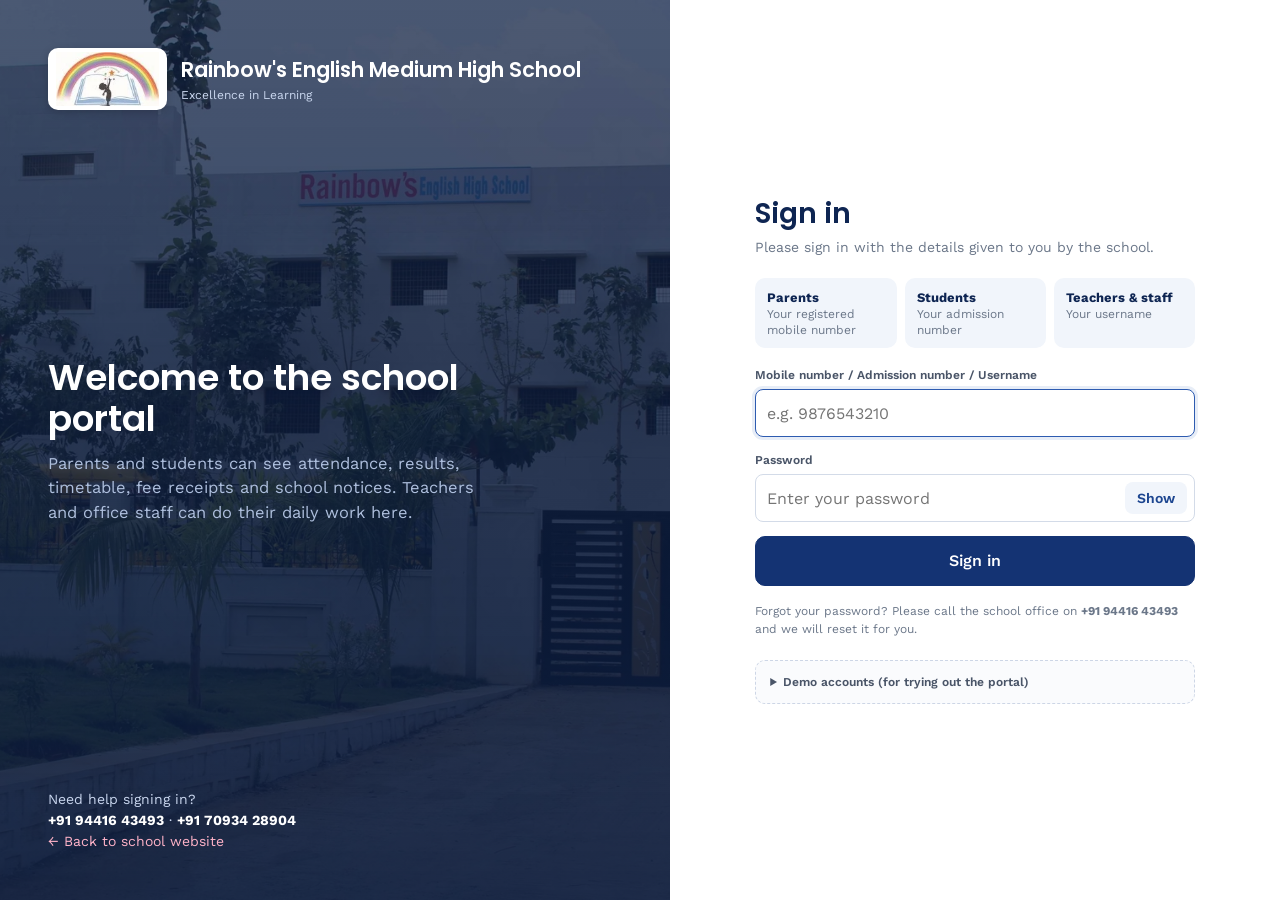
==== portal.html @ ca082498 "Rainbow's English Medium High School: public website and school management portal" ====
<!doctype html>
<html lang="en">
<head>
<meta charset="utf-8">
<meta name="viewport" content="width=device-width, initial-scale=1">
<title>School Portal · Rainbow's English Medium High School</title>
<meta name="robots" content="noindex">
<link rel="preconnect" href="https://fonts.googleapis.com"><link rel="preconnect" href="https://fonts.gstatic.com" crossorigin>
<link href="https://fonts.googleapis.com/css2?family=Poppins:wght@500;600;700&family=Work+Sans:wght@400;500;600;700&display=swap" rel="stylesheet">
<link rel="stylesheet" href="css/app.css">
<link rel="icon" href="images/logo.jpg">
</head>
<body>
<div id="root"></div>
<noscript>JavaScript is required to use the school portal.</noscript>
<script src="js/core.js"></script>
<script src="js/seed.js"></script>
<script src="js/store.js"></script>
<script src="js/ui.js"></script>
<script src="js/docs.js"></script>
<script src="js/pages-dash.js"></script>
<script src="js/pages-people.js"></script>
<script src="js/pages-academic.js"></script>
<script src="js/pages-finance.js"></script>
<script src="js/pages-ops.js"></script>
<script src="js/pages-comm.js"></script>
<script src="js/pages-admin.js"></script>
<script src="js/portal.js"></script>
</body>
</html>
---- css/app.css ----
/* app.css — Secure portal & shared design tokens */
:root {
  --navy-950: #0a1b3d; --navy-900: #0e2552; --navy-800: #143373; --navy-700: #1d4690; --navy-600: #2d5bb0; --navy-100: #e7edf7; --navy-50: #f1f5fb;
  --gold: #e0245e; --gold-600: #b81a4a; --gold-100: #fde8ef;
  --bg: #f3f5f9; --surface: #fff; --line: #e3e8f0; --line-2: #eef1f6; --text: #1a2333; --text-2: #4a5568; --muted: #6b7789;
  --ok: #1b7f57; --ok-bg: #e5f4ec; --warn: #a96a0a; --warn-bg: #fdf1dc; --bad: #b3261e; --bad-bg: #fbe7e5; --info: #25609f; --info-bg: #e5eefa; --neutral-bg: #eef1f6;
  --radius: 10px; --shadow: 0 1px 2px rgba(15, 35, 71, .05), 0 4px 14px rgba(15, 35, 71, .05); --shadow-lg: 0 10px 40px rgba(15, 35, 71, .18);
  --font: 'Work Sans', system-ui, -apple-system, 'Segoe UI', Roboto, sans-serif; --serif: 'Poppins', 'Work Sans', system-ui, sans-serif;
}
* { box-sizing: border-box; }
html { -webkit-text-size-adjust: 100%; }
body { margin: 0; font-family: var(--font); font-size: 14px; line-height: 1.5; color: var(--text); background: var(--bg); -webkit-font-smoothing: antialiased; }
a { color: var(--navy-700); text-decoration: none; } a:hover { text-decoration: underline; }
h1, h2, h3, h4 { margin: 0; line-height: 1.25; font-weight: 650; color: var(--navy-900); }
button, input, select, textarea { font: inherit; color: inherit; }
svg { display: block; flex-shrink: 0; }
.mono { font-variant-numeric: tabular-nums; }
.muted { color: var(--muted); } .small { font-size: 12px; } .tiny { font-size: 11px; } .strong { font-weight: 600; } .right { text-align: right; } .center { text-align: center; }
.row { display: flex; align-items: center; gap: 10px; } .row.wrap { flex-wrap: wrap; } .row.between { justify-content: space-between; } .row.top { align-items: flex-start; } .col { display: flex; flex-direction: column; gap: 8px; } .grow { flex: 1; min-width: 0; }
.mt { margin-top: 16px; } .mt-s { margin-top: 8px; } .mb { margin-bottom: 16px; } .hide { display: none !important; }
.nowrap { white-space: nowrap; }

/* ---------- Shell ---------- */
.app { display: grid; grid-template-columns: 252px 1fr; min-height: 100vh; }
.sidebar { background: linear-gradient(180deg, var(--navy-900), var(--navy-950)); color: #cdd8ec; display: flex; flex-direction: column; position: sticky; top: 0; height: 100vh; z-index: 40; }
.brand { display: flex; align-items: center; gap: 11px; padding: 18px 18px 16px; border-bottom: 1px solid rgba(255, 255, 255, .08); }
.brand .crest { width: 38px; height: 38px; flex: none; }
.brand b { display: block; color: #fff; font-family: var(--serif); font-size: 16px; line-height: 1.15; font-weight: 600; }
.brand span { font-size: 10.5px; letter-spacing: .12em; text-transform: uppercase; color: #a8b8d6; }
.nav { padding: 12px 10px; overflow-y: auto; flex: 1; }
.nav-label { font-size: 10.5px; letter-spacing: .12em; text-transform: uppercase; color: #7f93b8; padding: 10px 12px 6px; }
.nav a { display: flex; align-items: center; gap: 11px; padding: 8.5px 12px; border-radius: 8px; color: #cdd8ec; font-weight: 500; font-size: 13.5px; margin-bottom: 2px; text-decoration: none; position: relative; }
.nav a:hover { background: rgba(255, 255, 255, .06); color: #fff; }
.nav a.active { background: rgba(255, 255, 255, .11); color: #fff; }
.nav a.active::before { content: ''; position: absolute; left: -10px; top: 8px; bottom: 8px; width: 3px; border-radius: 0 3px 3px 0; background: var(--gold); }
.nav a svg { opacity: .85; } .nav a .cnt { margin-left: auto; background: var(--gold); color: #fff; border-radius: 10px; font-size: 10.5px; padding: 1px 7px; font-weight: 600; }
.side-foot { padding: 12px 14px; border-top: 1px solid rgba(255, 255, 255, .08); font-size: 11.5px; color: #8da0c4; }
.main-wrap { min-width: 0; display: flex; flex-direction: column; }
.topbar { height: 62px; background: var(--surface); border-bottom: 1px solid var(--line); display: flex; align-items: center; gap: 14px; padding: 0 24px; position: sticky; top: 0; z-index: 30; }
.topbar .menu-btn { display: none; }
.gsearch { position: relative; flex: 1; max-width: 460px; }
.gsearch input { width: 100%; height: 38px; border: 1px solid var(--line); background: var(--bg); border-radius: 9px; padding: 0 12px 0 38px; outline: none; }
.gsearch input:focus { border-color: var(--navy-600); background: #fff; box-shadow: 0 0 0 3px var(--navy-100); }
.gsearch > svg { position: absolute; left: 12px; top: 10px; color: var(--muted); }
.sresults { position: absolute; top: 44px; left: 0; right: 0; background: #fff; border: 1px solid var(--line); border-radius: 10px; box-shadow: var(--shadow-lg); max-height: 70vh; overflow: auto; z-index: 60; }
.sresults a { display: flex; gap: 10px; padding: 9px 12px; color: var(--text); text-decoration: none; align-items: center; border-bottom: 1px solid var(--line-2); }
.sresults a:hover { background: var(--navy-50); }
.sresults .t { font-size: 10px; text-transform: uppercase; letter-spacing: .06em; background: var(--navy-100); color: var(--navy-700); padding: 2px 7px; border-radius: 4px; font-weight: 600; min-width: 74px; text-align: center; }
.topbar .spacer { flex: 1; }
.iconbtn { width: 38px; height: 38px; border-radius: 9px; border: 1px solid var(--line); background: #fff; display: grid; place-items: center; cursor: pointer; position: relative; color: var(--text-2); }
.iconbtn:hover { background: var(--navy-50); }
.iconbtn .dot { position: absolute; top: 7px; right: 8px; width: 8px; height: 8px; background: var(--bad); border-radius: 50%; border: 2px solid #fff; }
.user-chip { display: flex; align-items: center; gap: 10px; cursor: pointer; padding: 4px 6px 4px 4px; border-radius: 10px; border: 1px solid transparent; }
.user-chip:hover { background: var(--bg); }
.user-chip .who { line-height: 1.2; } .user-chip .who b { font-size: 13px; display: block; } .user-chip .who span { font-size: 11.5px; color: var(--muted); }
.menu-pop { position: absolute; right: 0; top: 46px; width: 300px; background: #fff; border: 1px solid var(--line); border-radius: 12px; box-shadow: var(--shadow-lg); z-index: 70; overflow: hidden; }
.menu-pop .hd { padding: 12px 14px; border-bottom: 1px solid var(--line); font-weight: 600; font-size: 13px; }
.menu-pop .it { padding: 10px 14px; border-bottom: 1px solid var(--line-2); font-size: 12.5px; } .menu-pop .it:last-child { border: 0; }
.menu-pop a.mi, .menu-pop button.mi { display: flex; gap: 10px; align-items: center; padding: 10px 14px; width: 100%; background: none; border: 0; text-align: left; cursor: pointer; color: var(--text); text-decoration: none; }
.menu-pop .mi:hover { background: var(--navy-50); }
.main { padding: 24px; max-width: 1480px; width: 100%; margin: 0 auto; }
.page-head { display: flex; align-items: flex-end; justify-content: space-between; gap: 16px; margin-bottom: 20px; flex-wrap: wrap; }
.page-head h1 { font-family: var(--serif); font-size: 26px; font-weight: 600; letter-spacing: -.01em; }
.page-head p { margin: 4px 0 0; color: var(--muted); }
.crumbs { font-size: 12px; color: var(--muted); margin-bottom: 4px; } .crumbs a { color: var(--muted); }
.page-actions { display: flex; gap: 8px; flex-wrap: wrap; }

/* ---------- Cards, grids ---------- */
.grid { display: grid; gap: 16px; } .g2 { grid-template-columns: repeat(2, minmax(0, 1fr)); } .g3 { grid-template-columns: repeat(3, minmax(0, 1fr)); } .g4 { grid-template-columns: repeat(4, minmax(0, 1fr)); } .g5 { grid-template-columns: repeat(5, minmax(0, 1fr)); } .g6 { grid-template-columns: repeat(6, minmax(0, 1fr)); }
.g-21 { grid-template-columns: 2fr 1fr; } .g-12 { grid-template-columns: 1fr 2fr; } .g-32 { grid-template-columns: 3fr 2fr; }
.card { background: var(--surface); border: 1px solid var(--line); border-radius: var(--radius); box-shadow: var(--shadow); min-width: 0; }
.card-h { display: flex; align-items: center; justify-content: space-between; gap: 10px; padding: 14px 18px; border-bottom: 1px solid var(--line-2); }
.card-h h3 { font-size: 14.5px; } .card-h .sub { font-size: 12px; color: var(--muted); font-weight: 400; }
.card-b { padding: 18px; } .card-b.flush { padding: 0; } .card-f { padding: 12px 18px; border-top: 1px solid var(--line-2); background: #fafbfd; border-radius: 0 0 var(--radius) var(--radius); }
.kpi { padding: 16px 18px; display: flex; gap: 14px; align-items: flex-start; position: relative; }
.kpi .ico { width: 40px; height: 40px; border-radius: 10px; background: var(--navy-100); color: var(--navy-700); display: grid; place-items: center; flex: none; }
.kpi .ico.gold { background: var(--gold-100); color: var(--gold-600); } .kpi .ico.ok { background: var(--ok-bg); color: var(--ok); } .kpi .ico.bad { background: var(--bad-bg); color: var(--bad); } .kpi .ico.warn { background: var(--warn-bg); color: var(--warn); }
.kpi .lbl { font-size: 12px; color: var(--muted); font-weight: 500; } .kpi .val { font-size: 24px; font-weight: 650; color: var(--navy-900); line-height: 1.2; font-variant-numeric: tabular-nums; letter-spacing: -.01em; }
.kpi .sub { font-size: 11.5px; color: var(--muted); margin-top: 2px; } .kpi.link { cursor: pointer; } .kpi.link:hover { border-color: var(--navy-600); }
.up { color: var(--ok); } .down { color: var(--bad); }
.hero-card { background: linear-gradient(120deg, var(--navy-900), var(--navy-700)); color: #dbe5f6; border: 0; padding: 22px 24px; border-radius: 14px; position: relative; overflow: hidden; }
.hero-card h2 { color: #fff; font-family: var(--serif); font-size: 22px; font-weight: 600; } .hero-card p { margin: 6px 0 0; color: #b9c8e4; }
.hero-card::after { content: ''; position: absolute; right: -50px; top: -60px; width: 240px; height: 240px; border-radius: 50%; border: 36px solid rgba(30, 170, 241, .22); }
.hero-card .btn { position: relative; z-index: 1; }

/* ---------- Buttons & forms ---------- */
.btn { display: inline-flex; align-items: center; gap: 7px; height: 36px; padding: 0 14px; border-radius: 8px; border: 1px solid var(--line); background: #fff; color: var(--text); font-weight: 550; font-size: 13px; cursor: pointer; white-space: nowrap; text-decoration: none; }
.btn:hover { background: var(--navy-50); text-decoration: none; } .btn:disabled { opacity: .5; cursor: not-allowed; }
.btn.primary { background: var(--navy-800); border-color: var(--navy-800); color: #fff; } .btn.primary:hover { background: var(--navy-700); }
.btn.gold { background: var(--gold); border-color: var(--gold); color: #fff; } .btn.gold:hover { background: var(--gold-600); }
.btn.danger { color: var(--bad); border-color: #f0c5c1; } .btn.danger:hover { background: var(--bad-bg); }
.btn.ok { background: var(--ok); border-color: var(--ok); color: #fff; } .btn.sm { height: 30px; padding: 0 10px; font-size: 12.5px; } .btn.xs { height: 26px; padding: 0 8px; font-size: 12px; border-radius: 6px; } .btn.ghost { border-color: transparent; background: transparent; } .btn.block { width: 100%; justify-content: center; }
.field { display: flex; flex-direction: column; gap: 5px; min-width: 0; } .field > label, .lbl-s { font-size: 12px; font-weight: 600; color: var(--text-2); }
.input, select.input, textarea.input { height: 38px; border: 1px solid #d3dbe8; border-radius: 8px; padding: 0 11px; background: #fff; width: 100%; outline: none; min-width: 0; }
textarea.input { height: auto; padding: 9px 11px; resize: vertical; min-height: 76px; }
.input:focus { border-color: var(--navy-600); box-shadow: 0 0 0 3px var(--navy-100); } .input.sm { height: 32px; font-size: 13px; } .input.num { text-align: right; font-variant-numeric: tabular-nums; }
.input:disabled { background: var(--bg); color: var(--muted); }
.form-grid { display: grid; grid-template-columns: repeat(2, minmax(0, 1fr)); gap: 14px; } .form-grid .full { grid-column: 1/-1; }
.hint { font-size: 11.5px; color: var(--muted); }
.filters { display: flex; gap: 10px; flex-wrap: wrap; padding: 14px 18px; border-bottom: 1px solid var(--line-2); background: #fafbfd; border-radius: var(--radius) var(--radius) 0 0; align-items: flex-end; }
.filters .field { min-width: 140px; } .filters .field.search { min-width: 240px; flex: 1; }
.switch { position: relative; width: 38px; height: 22px; flex: none; } .switch input { opacity: 0; width: 0; height: 0; } .switch span { position: absolute; inset: 0; background: #cbd3e1; border-radius: 22px; cursor: pointer; transition: .15s; } .switch span::before { content: ''; position: absolute; width: 16px; height: 16px; left: 3px; top: 3px; background: #fff; border-radius: 50%; transition: .15s; } .switch input:checked + span { background: var(--ok); } .switch input:checked + span::before { transform: translateX(16px); }
.setting { display: flex; align-items: center; justify-content: space-between; gap: 16px; padding: 12px 0; border-bottom: 1px solid var(--line-2); } .setting:last-child { border: 0; } .setting b { display: block; font-size: 13.5px; } .setting small { color: var(--muted); font-size: 12px; }

/* ---------- Tables ---------- */
.tbl-wrap { overflow-x: auto; }
table.tbl { width: 100%; border-collapse: collapse; font-size: 13px; }
.tbl th { text-align: left; font-size: 11px; text-transform: uppercase; letter-spacing: .05em; color: var(--muted); font-weight: 650; padding: 10px 14px; background: #fafbfd; border-bottom: 1px solid var(--line); white-space: nowrap; }
.tbl td { padding: 11px 14px; border-bottom: 1px solid var(--line-2); vertical-align: middle; }
.tbl tbody tr:hover { background: #fafcff; } .tbl tr.click { cursor: pointer; } .tbl td.num, .tbl th.num { text-align: right; font-variant-numeric: tabular-nums; } .tbl tfoot td { font-weight: 650; background: #fafbfd; border-top: 1px solid var(--line); }
.tbl .person { display: flex; gap: 10px; align-items: center; } .tbl .person b { display: block; font-weight: 600; color: var(--text); line-height: 1.25; } .tbl .person span { font-size: 11.5px; color: var(--muted); }
.pager { display: flex; justify-content: space-between; align-items: center; padding: 10px 16px; border-top: 1px solid var(--line-2); font-size: 12.5px; color: var(--muted); gap: 10px; flex-wrap: wrap; }
.pager .pg { display: flex; gap: 4px; } .pager button { min-width: 30px; height: 30px; border: 1px solid var(--line); background: #fff; border-radius: 6px; cursor: pointer; } .pager button.on { background: var(--navy-800); color: #fff; border-color: var(--navy-800); } .pager button:disabled { opacity: .4; cursor: default; }
.empty { padding: 40px 20px; text-align: center; color: var(--muted); } .empty b { display: block; color: var(--text-2); margin-bottom: 4px; }

/* ---------- Badges / avatar / progress ---------- */
.badge { display: inline-flex; align-items: center; gap: 5px; padding: 2px 9px; border-radius: 20px; font-size: 11.5px; font-weight: 600; background: var(--neutral-bg); color: var(--text-2); white-space: nowrap; line-height: 1.6; }
.badge::before { content: ''; width: 6px; height: 6px; border-radius: 50%; background: currentColor; opacity: .75; }
.badge.nodot::before { display: none; }
.badge.ok { background: var(--ok-bg); color: var(--ok); } .badge.warn { background: var(--warn-bg); color: var(--warn); } .badge.bad { background: var(--bad-bg); color: var(--bad); } .badge.info { background: var(--info-bg); color: var(--info); } .badge.gold { background: var(--gold-100); color: var(--gold-600); } .badge.navy { background: var(--navy-100); color: var(--navy-700); }
.avatar { width: 34px; height: 34px; border-radius: 50%; display: grid; place-items: center; font-weight: 650; font-size: 12.5px; color: #fff; flex: none; letter-spacing: .02em; }
.avatar.lg { width: 64px; height: 64px; font-size: 22px; } .avatar.xl { width: 92px; height: 92px; font-size: 30px; border-radius: 16px; } .avatar.sm { width: 28px; height: 28px; font-size: 11px; }
.progress { height: 7px; background: var(--neutral-bg); border-radius: 7px; overflow: hidden; } .progress i { display: block; height: 100%; background: var(--navy-700); border-radius: 7px; } .progress.ok i { background: var(--ok); } .progress.warn i { background: #d99a2b; } .progress.bad i { background: var(--bad); }
.pill-tabs { display: inline-flex; background: var(--neutral-bg); padding: 3px; border-radius: 9px; gap: 2px; flex-wrap: wrap; }
.pill-tabs button { border: 0; background: transparent; padding: 6px 13px; border-radius: 7px; font-weight: 550; color: var(--text-2); cursor: pointer; font-size: 13px; } .pill-tabs button.on { background: #fff; color: var(--navy-800); box-shadow: 0 1px 3px rgba(0, 0, 0, .1); }
.tabs { display: flex; gap: 4px; border-bottom: 1px solid var(--line); margin-bottom: 18px; overflow-x: auto; }
.tabs button, .tabs a { padding: 10px 14px; border: 0; background: none; font-weight: 550; color: var(--muted); cursor: pointer; border-bottom: 2px solid transparent; margin-bottom: -1px; white-space: nowrap; font-size: 13.5px; text-decoration: none; } .tabs .on { color: var(--navy-800); border-color: var(--gold); }
.list-i { display: flex; gap: 12px; padding: 12px 18px; border-bottom: 1px solid var(--line-2); align-items: flex-start; } .list-i:last-child { border: 0; }
.list-i .dtbox { width: 46px; text-align: center; border-radius: 8px; background: var(--navy-50); padding: 5px 0; flex: none; } .list-i .dtbox b { display: block; font-size: 17px; color: var(--navy-800); line-height: 1.1; } .list-i .dtbox span { font-size: 10px; text-transform: uppercase; letter-spacing: .06em; color: var(--muted); }
.alert { display: flex; gap: 11px; padding: 11px 14px; border-radius: 9px; background: var(--warn-bg); color: #6b4506; font-size: 13px; align-items: flex-start; } .alert.bad { background: var(--bad-bg); color: #7a1d17; } .alert.ok { background: var(--ok-bg); color: #145a3e; } .alert.info { background: var(--info-bg); color: #1b4a7d; }
.dl { display: grid; grid-template-columns: 150px 1fr; gap: 9px 14px; font-size: 13px; } .dl dt { color: var(--muted); } .dl dd { margin: 0; font-weight: 500; word-break: break-word; }
.chip { display: inline-flex; align-items: center; gap: 6px; padding: 3px 10px; border-radius: 7px; background: var(--navy-50); border: 1px solid var(--navy-100); font-size: 12px; font-weight: 550; color: var(--navy-700); }
.note-row { padding: 10px 14px; background: #fafbfd; border: 1px dashed var(--line); border-radius: 8px; font-size: 12.5px; color: var(--text-2); }
.flow { display: flex; flex-wrap: wrap; gap: 6px; align-items: center; font-size: 12px; color: var(--muted); } .flow span.s { background: var(--navy-50); padding: 3px 9px; border-radius: 6px; color: var(--navy-700); font-weight: 550; }

/* ---------- Charts ---------- */
.chart { width: 100%; } .chart svg { width: 100%; height: auto; overflow: visible; } .chart text { font-family: var(--font); font-size: 11px; fill: #6b7789; }
.legend { display: flex; gap: 14px; flex-wrap: wrap; font-size: 12px; color: var(--text-2); margin-top: 8px; } .legend i { display: inline-block; width: 10px; height: 10px; border-radius: 3px; margin-right: 6px; vertical-align: -1px; }
.donut-wrap { display: flex; align-items: center; gap: 20px; flex-wrap: wrap; } .donut-wrap .legend { flex-direction: column; gap: 8px; margin: 0; flex: 1; min-width: 150px; } .donut-wrap .legend div { display: flex; justify-content: space-between; gap: 12px; }

/* ---------- Timetable grid ---------- */
.tt-wrap { overflow-x: auto; } table.tt { border-collapse: separate; border-spacing: 0; width: 100%; min-width: 760px; font-size: 12.5px; }
.tt th { background: var(--navy-800); color: #fff; padding: 9px 8px; font-weight: 600; text-align: center; font-size: 12px; } .tt th:first-child { border-radius: 8px 0 0 0; } .tt th:last-child { border-radius: 0 8px 0 0; } .tt th.today { background: var(--gold); }
.tt td { border-bottom: 1px solid var(--line-2); border-right: 1px solid var(--line-2); padding: 7px 8px; height: 62px; vertical-align: top; background: #fff; } .tt td:first-child { background: #fafbfd; width: 88px; font-weight: 600; color: var(--text-2); border-left: 1px solid var(--line-2); }
.tt td.brk { height: 28px; background: repeating-linear-gradient(135deg, #f7f8fb, #f7f8fb 8px, #f1f3f8 8px, #f1f3f8 16px); text-align: center; color: var(--muted); font-size: 11px; font-weight: 600; letter-spacing: .08em; text-transform: uppercase; vertical-align: middle; }
.tt .cell b { display: block; color: var(--navy-900); font-size: 12.5px; } .tt .cell span { color: var(--muted); font-size: 11.5px; display: block; } .tt .cell.free { color: #a0aab9; font-style: italic; }
.tt td.now { background: #fff8e7; box-shadow: inset 0 0 0 2px var(--gold); } .tt td.todaycol { background: #fffdf6; } .tt td.edit { cursor: pointer; } .tt td.edit:hover { background: var(--navy-50); } .tt td.warn { background: #fdecea; box-shadow: inset 0 0 0 2px var(--bad); }
.sched { display: flex; flex-direction: column; } .sched .it { display: grid; grid-template-columns: 96px 1fr auto; gap: 12px; padding: 11px 18px; border-bottom: 1px solid var(--line-2); align-items: center; } .sched .it:last-child { border: 0; } .sched .it.now { background: #fff8e7; box-shadow: inset 3px 0 var(--gold); } .sched .tm { font-size: 12px; color: var(--muted); font-variant-numeric: tabular-nums; } .sched .tm b { display: block; color: var(--text); font-size: 13px; } .sched .it.free { color: #9aa5b5; }

/* ---------- Calendar ---------- */
.cal { display: grid; grid-template-columns: repeat(7, 1fr); gap: 6px; } .cal .dh { text-align: center; font-size: 11px; font-weight: 650; text-transform: uppercase; letter-spacing: .05em; color: var(--muted); padding: 6px 0; }
.cal .d { min-height: 72px; border: 1px solid var(--line); border-radius: 8px; padding: 6px 8px; background: #fff; position: relative; cursor: default; } .cal .d.out { background: transparent; border-color: transparent; } .cal .d .n { font-size: 12px; font-weight: 600; color: var(--text-2); }
.cal .d.click { cursor: pointer; } .cal .d.click:hover { box-shadow: 0 0 0 2px var(--navy-100); border-color: var(--navy-600); } .cal .d.today { box-shadow: 0 0 0 2px var(--gold); }
.cal.compact .d { min-height: 62px; } .cal .tag { display: block; font-size: 10.5px; border-radius: 4px; padding: 1px 5px; margin-top: 3px; font-weight: 600; overflow: hidden; text-overflow: ellipsis; white-space: nowrap; }
.st-P { background: var(--ok-bg); border-color: #bfe2d0 !important; } .st-P .tag { background: var(--ok); color: #fff; } .st-A { background: var(--bad-bg); border-color: #f1c0bb !important; } .st-A .tag { background: var(--bad); color: #fff; } .st-L { background: var(--warn-bg); border-color: #efd3a1 !important; } .st-L .tag { background: #d99a2b; color: #fff; } .st-V { background: var(--info-bg); border-color: #bcd2ee !important; } .st-V .tag { background: var(--info); color: #fff; } .st-H { background: var(--gold-100); border-color: #f6c2d1 !important; } .st-H .tag { background: var(--gold); color: #fff; } .st-S { background: repeating-linear-gradient(135deg, #f7f8fb, #f7f8fb 6px, #eef1f6 6px, #eef1f6 12px); color: var(--muted); } .st-N { background: #fafbfd; }
.t-holiday { background: var(--bad-bg); color: var(--bad); } .t-public { background: var(--gold-100); color: var(--gold-600); } .t-exam { background: var(--navy-100); color: var(--navy-700); } .t-event { background: var(--ok-bg); color: var(--ok); } .t-ptm { background: var(--info-bg); color: var(--info); } .t-special { background: #efe8f9; color: #5b3d95; }
.legend-row { display: flex; flex-wrap: wrap; gap: 12px; font-size: 12px; color: var(--text-2); } .legend-row span { display: inline-flex; align-items: center; gap: 6px; } .legend-row i { width: 12px; height: 12px; border-radius: 3px; display: inline-block; }

/* ---------- Attendance / marks entry ---------- */
.seg { display: inline-flex; border: 1px solid var(--line); border-radius: 8px; overflow: hidden; background: #fff; } .seg label { cursor: pointer; } .seg input { display: none; } .seg span { display: block; padding: 5px 11px; font-size: 12px; font-weight: 600; color: var(--text-2); border-right: 1px solid var(--line); } .seg label:last-child span { border-right: 0; }
.seg input:checked + span.p { background: var(--ok); color: #fff; } .seg input:checked + span.a { background: var(--bad); color: #fff; } .seg input:checked + span.l { background: #d99a2b; color: #fff; } .seg input:checked + span.v { background: var(--info); color: #fff; }
.sticky-bar { position: sticky; bottom: 0; background: #fff; border-top: 1px solid var(--line); padding: 12px 18px; display: flex; gap: 10px; align-items: center; justify-content: space-between; border-radius: 0 0 var(--radius) var(--radius); z-index: 5; flex-wrap: wrap; }

/* ---------- Modal / toast ---------- */
.overlay { position: fixed; inset: 0; background: rgba(11, 26, 54, .5); backdrop-filter: blur(2px); z-index: 100; display: flex; align-items: flex-start; justify-content: center; padding: 5vh 16px; overflow-y: auto; }
.modal { background: #fff; border-radius: 14px; width: 100%; max-width: 560px; box-shadow: var(--shadow-lg); animation: pop .15s ease-out; } .modal.lg { max-width: 860px; } .modal.xl { max-width: 1040px; } .modal.sm { max-width: 420px; }
@keyframes pop { from { transform: translateY(8px) scale(.985); opacity: 0 } to { transform: none; opacity: 1 } }
.modal-h { display: flex; justify-content: space-between; align-items: center; padding: 16px 20px; border-bottom: 1px solid var(--line); } .modal-h h3 { font-size: 16px; font-family: var(--serif); } .modal-b { padding: 20px; } .modal-f { padding: 14px 20px; border-top: 1px solid var(--line); display: flex; justify-content: flex-end; gap: 8px; background: #fafbfd; border-radius: 0 0 14px 14px; }
.toasts { position: fixed; right: 18px; bottom: 18px; display: flex; flex-direction: column; gap: 10px; z-index: 200; max-width: 380px; }
.toast { background: var(--navy-900); color: #fff; padding: 12px 16px; border-radius: 10px; box-shadow: var(--shadow-lg); font-size: 13px; display: flex; gap: 10px; align-items: flex-start; animation: pop .2s; } .toast.ok { border-left: 4px solid #3ecf8e; } .toast.bad { border-left: 4px solid #ff6b60; } .toast.wa { border-left: 4px solid #25d366; } .toast small { display: block; color: #aebcd8; margin-top: 2px; }
.wa-bubble { background: #dcf8c6; border-radius: 10px 10px 10px 2px; padding: 9px 12px; font-size: 13px; color: #1b2a1b; max-width: 560px; box-shadow: 0 1px 1px rgba(0, 0, 0, .1); }

/* ---------- Login ---------- */
.login-page { min-height: 100vh; display: grid; grid-template-columns: 1.1fr 1fr; }
.login-art { background: linear-gradient(150deg, var(--navy-950), var(--navy-700)); color: #dbe5f6; padding: 48px; display: flex; flex-direction: column; justify-content: space-between; position: relative; overflow: hidden; }
.login-art::before { content: ''; position: absolute; width: 520px; height: 520px; border-radius: 50%; border: 70px solid rgba(30, 170, 241, .14); right: -190px; bottom: -190px; }
.login-art h1 { color: #fff; font-family: var(--serif); font-size: 38px; font-weight: 600; line-height: 1.15; max-width: 480px; } .login-art p { color: #aebfdd; max-width: 460px; }
.login-art .feat { display: grid; grid-template-columns: 1fr 1fr; gap: 12px 20px; max-width: 520px; margin-top: 26px; font-size: 13px; } .login-art .feat div { display: flex; gap: 9px; align-items: center; color: #c9d6ee; }
.login-form-wrap { display: grid; place-items: center; padding: 32px 20px; background: #fff; } .login-box { width: 100%; max-width: 420px; }
.login-box h2 { font-family: var(--serif); font-size: 28px; font-weight: 600; } .role-grid { display: grid; grid-template-columns: repeat(4, 1fr); gap: 8px; margin: 16px 0 18px; }
.role-grid button { border: 1px solid var(--line); background: #fff; border-radius: 10px; padding: 10px 4px; cursor: pointer; font-size: 11.5px; font-weight: 600; color: var(--text-2); display: flex; flex-direction: column; align-items: center; gap: 5px; } .role-grid button:hover { border-color: var(--navy-600); } .role-grid button.on { border-color: var(--navy-800); background: var(--navy-50); color: var(--navy-800); box-shadow: 0 0 0 2px var(--navy-100); }
.demo-box { margin-top: 20px; border: 1px dashed #cdd6e6; background: #fafbfd; border-radius: 10px; padding: 12px 14px; font-size: 12px; color: var(--text-2); }
.demo-box code { background: #eef1f6; padding: 1px 6px; border-radius: 4px; font-size: 12px; }

/* ---------- Report card / docs preview ---------- */
.rc { border: 2px solid var(--navy-800); border-radius: 6px; padding: 24px; background: #fff; position: relative; } .rc-head { text-align: center; border-bottom: 2px solid var(--gold); padding-bottom: 12px; margin-bottom: 14px; } .rc-head h2 { font-family: var(--serif); font-size: 22px; } .rc-title { background: var(--navy-800); color: #fff; text-align: center; padding: 5px; letter-spacing: .12em; text-transform: uppercase; font-size: 12px; margin: 10px 0 14px; }

/* ---------- Responsive ---------- */
.scrim { display: none; }
@media (max-width: 1180px) { .g4, .g5, .g6 { grid-template-columns: repeat(2, minmax(0, 1fr)); } .g-21, .g-12, .g-32, .g3 { grid-template-columns: 1fr; } }
@media (max-width: 960px) {
  .app { grid-template-columns: 1fr; } .sidebar { position: fixed; left: 0; top: 0; bottom: 0; width: 272px; transform: translateX(-100%); transition: transform .2s; box-shadow: var(--shadow-lg); } .sidebar.open { transform: none; }
  .scrim.on { display: block; position: fixed; inset: 0; background: rgba(11, 26, 54, .45); z-index: 35; } .topbar .menu-btn { display: grid; } .topbar { padding: 0 14px; } .main { padding: 16px 14px; }
  .login-page { grid-template-columns: 1fr; } .login-art { display: none; } .user-chip .who { display: none; }
}
@media (max-width: 640px) { .g2, .g3, .g4, .g5, .g6 { grid-template-columns: 1fr; } .form-grid { grid-template-columns: 1fr; } .kpi .val { font-size: 21px; } .page-head h1 { font-size: 22px; } .role-grid { grid-template-columns: repeat(2, 1fr); } .dl { grid-template-columns: 110px 1fr; } .filters .field { min-width: 100%; } .cal .d { min-height: 54px; padding: 4px; } .cal .tag { font-size: 9px; } .sched .it { grid-template-columns: 80px 1fr; } .sched .it > :last-child { grid-column: 2; } .gsearch { max-width: none; } }
@media print { .sidebar, .topbar, .page-actions, .no-print { display: none !important; } .app { display: block; } .main { padding: 0; } .card { box-shadow: none; } }

/* mobile refinements */
.row.wrap > .grow { flex: 1 1 220px; }
@media (max-width: 640px) {
  .hide-sm { display: none; } .topbar .spacer { display: none; } .gsearch { flex: 1; } .topbar { gap: 8px; }
  .avatar.xl { width: 64px; height: 64px; font-size: 22px; border-radius: 14px; } .card-b.row.wrap { gap: 14px !important; }
  .page-actions { width: 100%; } .page-actions .btn { flex: 1 1 auto; justify-content: center; }
  .modal { border-radius: 12px; } .overlay { padding: 2vh 10px; } .menu-pop { position: fixed; right: 10px; left: 10px; width: auto !important; top: 64px; }
  .hero-card { padding: 18px; } .hero-card h2 { font-size: 19px; }
}
.grid > * { min-width: 0; } .cal { grid-template-columns: repeat(7, minmax(0, 1fr)); } .cal .d { min-width: 0; overflow: hidden; }
@media (max-width: 640px) { .cal { gap: 3px; } .cal .d { padding: 3px; min-height: 48px; } .cal .tag { font-size: 8px; padding: 1px 2px; letter-spacing: -.02em; } .cal .d .n { font-size: 11px; } }
.logo-chip { background: #fff; border-radius: 10px; padding: 4px 8px; display: inline-grid; place-items: center; flex: none; box-shadow: 0 2px 8px rgba(0,0,0,.18); }
.brand b { font-size: 17px; } .brand span.sub, .brand div span { letter-spacing: .08em; font-size: 10px; }
.rainbow-bar { height: 4px; background: linear-gradient(90deg, #e0245e, #f2a516, #8bc34a, #1eaaf1, #7a5198); }
.topbar { border-top: 3px solid transparent; border-image: linear-gradient(90deg, #e0245e, #f2a516, #8bc34a, #1eaaf1, #7a5198) 1; }

/* ---------- friendlier welcome, quick actions, family portal ---------- */
.welcome { background: #fff; border: 1px solid var(--line); border-left: 5px solid var(--pink); border-radius: var(--radius); padding: 18px 22px; box-shadow: var(--shadow); }
.welcome .date { font-size: 13px; color: var(--muted); } .welcome h2 { font-size: 24px; margin: 2px 0 4px; } .welcome p { margin: 0; color: var(--text-2); font-size: 15px; }
.welcome .who-line { display: flex; gap: 16px; align-items: center; }
.quick-grid { display: grid; grid-template-columns: repeat(auto-fit, minmax(150px, 1fr)); gap: 12px; }
.qt { background: #fff; border: 1px solid var(--line); border-radius: 12px; padding: 16px 14px; display: flex; flex-direction: column; align-items: flex-start; gap: 8px; text-decoration: none !important; color: var(--text); box-shadow: var(--shadow); transition: .15s; }
.qt:hover { border-color: var(--pink); transform: translateY(-2px); } .qt b { font-size: 15px; font-weight: 600; line-height: 1.2; } .qt small { color: var(--muted); font-size: 12.5px; margin-top: -4px; }
.qi { width: 40px; height: 40px; border-radius: 11px; color: #fff; display: grid; place-items: center; }
.card.stat { padding: 16px 18px; } .stat .lbl { font-size: 13px; color: var(--muted); } .stat .big { font-size: 26px; font-weight: 650; color: var(--navy-900); margin: 4px 0 2px; font-family: var(--serif); } .stat .sub { font-size: 12.5px; color: var(--muted); }
.child-pick { display: inline-flex; align-items: center; gap: 8px; background: #fde8ef; color: var(--navy-900); border-radius: 999px; padding: 6px 14px; font-weight: 600; font-size: 13.5px; white-space: nowrap; }
.child-pick select { border: 0; background: transparent; font: inherit; font-weight: 600; color: inherit; cursor: pointer; outline: none; padding-right: 4px; }
.spacer-l { width: 4px; }
.help-box { margin: 10px; padding: 14px; background: rgba(255,255,255,.08); border-radius: 12px; color: #cdd8ec; font-size: 12.5px; display: flex; flex-direction: column; gap: 2px; } .help-box b { color: #fff; font-size: 14px; } .help-box a { color: #ffb3c8; font-weight: 600; font-size: 15px; text-decoration: none; }
.bottomnav { display: none; }
@media (max-width: 960px) {
  .app.fam .main { padding-bottom: 92px; }
  .bottomnav { display: grid; grid-template-columns: repeat(5, 1fr); position: fixed; left: 0; right: 0; bottom: 0; background: #fff; border-top: 1px solid var(--line); z-index: 45; padding: 6px 4px calc(6px + env(safe-area-inset-bottom)); box-shadow: 0 -4px 16px rgba(10,27,61,.08); }
  .bottomnav a { display: flex; flex-direction: column; align-items: center; gap: 2px; font-size: 11.5px; font-weight: 500; color: var(--muted); text-decoration: none; padding: 4px 0; } .bottomnav a.on { color: var(--pink); }
  .child-pick { padding: 5px 10px; font-size: 12.5px; }
}

/* ---------- sign in ---------- */
.login-art { background-size: cover; background-position: center; }
.login-art::before { display: none; } .login-art h1 { font-size: 36px; }
.login-box { max-width: 440px; } .how { display: grid; grid-template-columns: repeat(3, 1fr); gap: 8px; } .how div { background: var(--navy-50); border-radius: 10px; padding: 10px 12px; } .how b { display: block; font-size: 13px; color: var(--navy-900); } .how span { font-size: 12px; color: var(--muted); line-height: 1.3; display: block; }
.input.lg { height: 48px; font-size: 16px; } .btn.lg { height: 50px; font-size: 16px; border-radius: 10px; }
.pw { position: relative; } .pw .input { padding-right: 70px; } .pwbtn { position: absolute; right: 8px; top: 8px; height: 32px; border: 0; background: var(--navy-50); color: var(--navy-700); border-radius: 8px; padding: 0 12px; font-weight: 600; cursor: pointer; }
details.demo-box summary { cursor: pointer; font-weight: 600; color: var(--text-2); } details.demo-box { margin-top: 22px; }
@media (max-width: 640px) { .how { grid-template-columns: 1fr; } .welcome h2 { font-size: 21px; } .quick-grid { grid-template-columns: repeat(2, 1fr); } }
@media (max-width: 640px) { .how { gap: 6px; } .how div { padding: 7px 12px; display: flex; justify-content: space-between; align-items: center; gap: 10px; } .how span { text-align: right; } .login-form-wrap { padding: 22px 16px; align-items: start; } }
.card-h { flex-wrap: wrap; } .card-h > .row { flex-wrap: wrap; } .card-h > div:first-child { min-width: 0; }
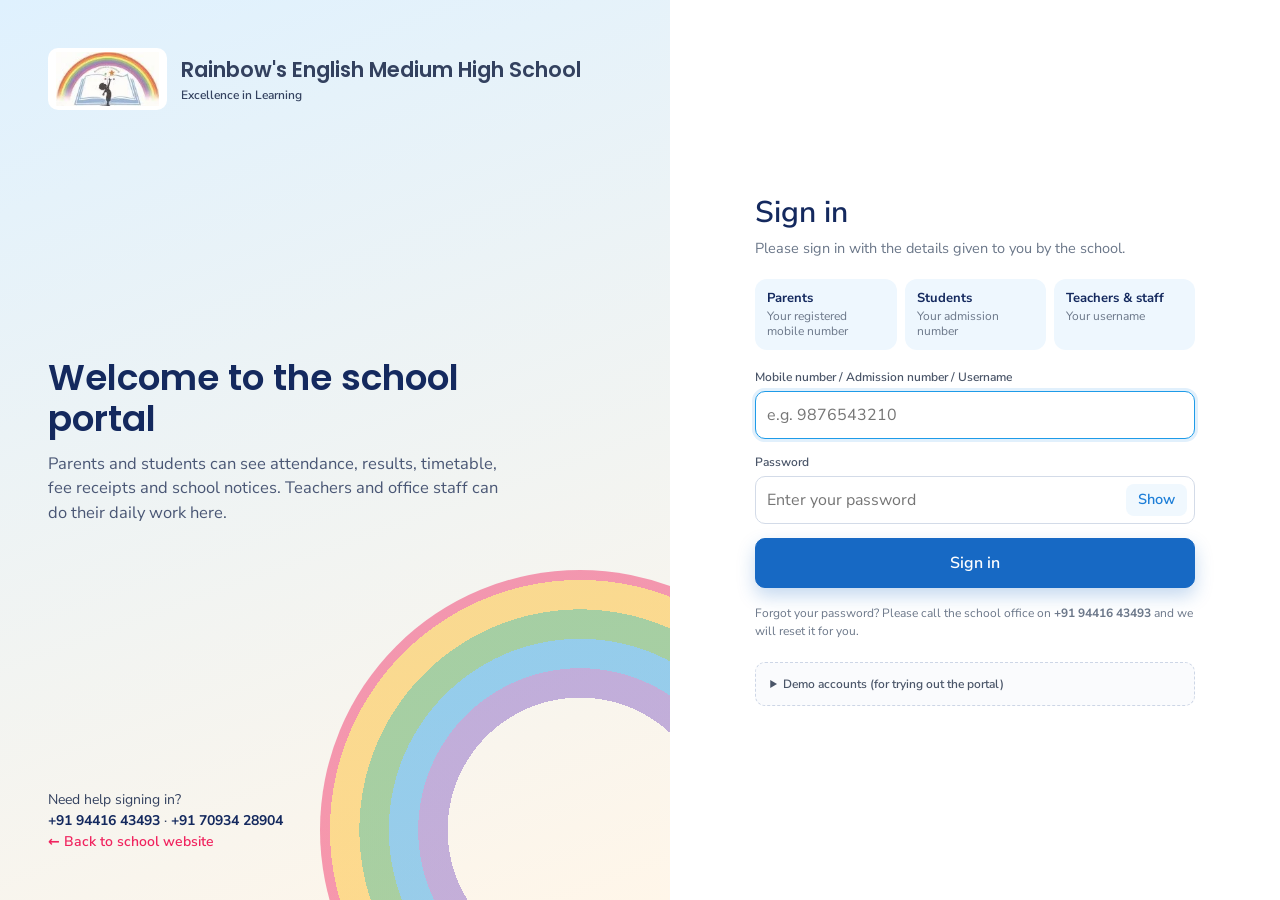
==== commit 8be563ee: "Bright redesign: new landing page, logo-colour theme for website and portal, branded sign-in" ====
--- a/portal.html
+++ b/portal.html
@@ -6,7 +6,7 @@
 <title>School Portal · Rainbow's English Medium High School</title>
 <meta name="robots" content="noindex">
 <link rel="preconnect" href="https://fonts.googleapis.com"><link rel="preconnect" href="https://fonts.gstatic.com" crossorigin>
-<link href="https://fonts.googleapis.com/css2?family=Poppins:wght@500;600;700&family=Work+Sans:wght@400;500;600;700&display=swap" rel="stylesheet">
+<link href="https://fonts.googleapis.com/css2?family=Poppins:wght@500;600;700&family=Nunito+Sans:wght@400;600;700;800&display=swap" rel="stylesheet">
 <link rel="stylesheet" href="css/app.css">
 <link rel="icon" href="images/logo.jpg">
 </head>
--- a/css/app.css
+++ b/css/app.css
@@ -5,7 +5,7 @@
   --bg: #f3f5f9; --surface: #fff; --line: #e3e8f0; --line-2: #eef1f6; --text: #1a2333; --text-2: #4a5568; --muted: #6b7789;
   --ok: #1b7f57; --ok-bg: #e5f4ec; --warn: #a96a0a; --warn-bg: #fdf1dc; --bad: #b3261e; --bad-bg: #fbe7e5; --info: #25609f; --info-bg: #e5eefa; --neutral-bg: #eef1f6;
   --radius: 10px; --shadow: 0 1px 2px rgba(15, 35, 71, .05), 0 4px 14px rgba(15, 35, 71, .05); --shadow-lg: 0 10px 40px rgba(15, 35, 71, .18);
-  --font: 'Work Sans', system-ui, -apple-system, 'Segoe UI', Roboto, sans-serif; --serif: 'Poppins', 'Work Sans', system-ui, sans-serif;
+  --font: 'Nunito Sans', system-ui, -apple-system, 'Segoe UI', Roboto, sans-serif; --serif: 'Poppins', 'Nunito Sans', system-ui, sans-serif;
 }
 * { box-sizing: border-box; }
 html { -webkit-text-size-adjust: 100%; }
@@ -243,3 +243,175 @@
 @media (max-width: 640px) { .how { grid-template-columns: 1fr; } .welcome h2 { font-size: 21px; } .quick-grid { grid-template-columns: repeat(2, 1fr); } }
 @media (max-width: 640px) { .how { gap: 6px; } .how div { padding: 7px 12px; display: flex; justify-content: space-between; align-items: center; gap: 10px; } .how span { text-align: right; } .login-form-wrap { padding: 22px 16px; align-items: start; } }
 .card-h { flex-wrap: wrap; } .card-h > .row { flex-wrap: wrap; } .card-h > div:first-child { min-width: 0; }
+
+/* =====================================================================
+   FORMAL THEME — flat panels, restrained colour, compact data-first layout
+   ===================================================================== */
+:root { --radius: 4px; --shadow: none; --serif: 'Poppins', 'Nunito Sans', system-ui, sans-serif; --bg: #f4f6f9; --line: #dde3ec; --line-2: #e9edf3; }
+body { font-size: 14px; background: var(--bg); }
+h1, h2, h3, h4 { font-family: var(--serif); letter-spacing: 0; }
+.topbar { border-image: none; border-top: 0; height: 56px; box-shadow: none; }
+.rainbow-bar { display: none; }
+/* sidebar: flat navy, grouped */
+.sidebar { background: #0f2a5c; }
+.brand { padding: 16px 16px 14px; border-bottom: 1px solid rgba(255,255,255,.1); } .brand b { font-family: var(--font); font-size: 16px; font-weight: 600; }
+.nav { padding: 6px 8px 14px; } .nav-label { font-size: 10.5px; letter-spacing: .1em; color: #8fa6cf; padding: 16px 10px 6px; font-weight: 600; }
+.nav a { padding: 7px 10px; border-radius: 3px; font-size: 13.5px; gap: 10px; margin-bottom: 1px; color: #d3def2; } .nav a svg { width: 16px; height: 16px; opacity: .7; }
+.nav a:hover { background: rgba(255,255,255,.07); } .nav a.active { background: rgba(255,255,255,.14); color: #fff; font-weight: 600; } .nav a.active::before { left: -8px; top: 5px; bottom: 5px; background: #fff; width: 3px; }
+.side-foot { font-size: 11.5px; }
+/* panels */
+.card { box-shadow: none; border-radius: 4px; border-color: var(--line); }
+.card-h { padding: 12px 16px; background: #fafbfd; border-radius: 4px 4px 0 0; } .card-h h3 { font-size: 13.5px; font-weight: 600; color: var(--navy-900); } .card-h .sub { font-size: 12px; }
+.card-b { padding: 16px; } .card-f { border-radius: 0 0 4px 4px; }
+.page-head { margin-bottom: 16px; padding-bottom: 12px; border-bottom: 1px solid var(--line); } .page-head h1 { font-family: var(--serif); font-size: 21px; font-weight: 600; } .page-head p { font-size: 13px; margin-top: 2px; }
+.main { padding: 20px 24px 40px; max-width: 1560px; }
+/* KPI: flat figure boxes, no icons */
+.kpi { padding: 12px 16px; display: block; border-radius: 4px; } .kpi .ico { display: none; } .kpi .lbl { font-size: 11.5px; text-transform: uppercase; letter-spacing: .05em; color: var(--muted); font-weight: 600; } .kpi .val { font-size: 22px; font-weight: 600; margin-top: 2px; letter-spacing: 0; } .kpi .sub { font-size: 12px; margin-top: 1px; }
+.kpi.link:hover { border-color: var(--navy-600); background: #fbfcfe; }
+.g6 { grid-template-columns: repeat(6, minmax(0, 1fr)); } .grid { gap: 12px; }
+@media (max-width: 1280px) { .g6 { grid-template-columns: repeat(3, minmax(0, 1fr)); } }
+@media (max-width: 640px) { .g6 { grid-template-columns: repeat(2, minmax(0, 1fr)); } .kpi .val { font-size: 19px; } }
+/* buttons, badges, tables */
+.btn { border-radius: 4px; font-weight: 500; height: 34px; } .btn.primary { background: var(--navy-800); border-color: var(--navy-800); } .btn.sm { height: 30px; } .btn.gold { background: var(--navy-800); border-color: var(--navy-800); }
+.input, select.input, textarea.input { border-radius: 4px; } .filters { background: #fafbfd; border-radius: 4px 4px 0 0; }
+.badge { border-radius: 3px; font-weight: 600; font-size: 11.5px; padding: 1px 8px; } .badge::before { display: none; }
+.tbl th { background: #f3f5f9; font-size: 11px; color: #5a6679; padding: 9px 12px; } .tbl td { padding: 9px 12px; } .tbl tbody tr:hover { background: #f8fafd; }
+.avatar { border-radius: 50%; } .progress, .progress i { border-radius: 2px; } .progress { height: 6px; }
+.alert { background: #fff; border: 1px solid var(--line); border-left: 4px solid #d69e2e; border-radius: 4px; color: var(--text); } .alert.bad { border-left-color: var(--bad); } .alert.ok { border-left-color: var(--ok); } .alert.info { border-left-color: var(--info); }
+.pill-tabs { border-radius: 4px; } .pill-tabs button { border-radius: 3px; } .tabs button.on, .tabs .on { border-color: var(--navy-800); color: var(--navy-800); }
+.modal { border-radius: 6px; } .modal-h h3 { font-family: var(--font); font-size: 16px; } .toast { border-radius: 4px; }
+.user-chip .who b { font-size: 13px; } .iconbtn { border-radius: 4px; }
+/* page header line used on dashboards (replaces the big greeting) */
+.welcome { box-shadow: none; border: 1px solid var(--line); border-left: 4px solid var(--navy-800); border-radius: 4px; padding: 14px 18px; }
+.welcome h2 { font-family: var(--font); font-size: 20px; font-weight: 600; } .welcome p { font-size: 13.5px; }
+.dash-head { display: flex; justify-content: space-between; align-items: flex-end; gap: 16px; flex-wrap: wrap; margin-bottom: 14px; } .dash-head h1 { font-size: 21px; font-weight: 600; } .dash-head p { margin: 2px 0 0; color: var(--muted); font-size: 13px; }
+.tasks-line { display: flex; flex-wrap: wrap; align-items: center; gap: 4px 6px; font-size: 13px; background: #fff; border: 1px solid var(--line); border-radius: 4px; padding: 8px 14px; margin-bottom: 14px; } .tasks-line b { color: var(--muted); font-weight: 600; font-size: 11.5px; text-transform: uppercase; letter-spacing: .05em; margin-right: 6px; } .tasks-line a { padding: 3px 10px; border-radius: 3px; color: var(--navy-700); font-weight: 500; } .tasks-line a:hover { background: var(--navy-50); text-decoration: none; } .tasks-line a + a { border-left: 1px solid var(--line); border-radius: 0; }
+/* family home: plain outlined shortcuts instead of coloured tiles */
+.qt { box-shadow: none; border-radius: 4px; padding: 14px; flex-direction: row; align-items: center; gap: 12px; } .qt:hover { transform: none; border-color: var(--navy-600); background: #fbfcfe; }
+.qi { background: none !important; color: var(--navy-700); width: auto; height: auto; border: 0; } .qt b { font-size: 14px; } .qt small { margin: 0; display: block; }
+.qt > b, .qt > small { display: block; } .quick-grid { gap: 10px; }
+.card.stat { padding: 14px 16px; } .stat .lbl { font-size: 11.5px; text-transform: uppercase; letter-spacing: .05em; font-weight: 600; } .stat .big { font-family: var(--font); font-size: 24px; font-weight: 600; }
+.child-pick { background: #eef2f9; border-radius: 4px; } .help-box { border-radius: 4px; }
+.cal .d { border-radius: 3px; } .tt th { border-radius: 0 !important; } .login-box h2 { font-family: var(--font); }
+.logo-chip { border-radius: 4px; box-shadow: none; }
+.note-line { background: #fff; border: 1px solid var(--line); border-left: 4px solid var(--navy-600); border-radius: 4px; padding: 9px 14px; font-size: 13px; color: var(--text-2); }
+.alert.bad, .alert.ok, .alert.info, .alert { background: #fff !important; }
+.sched .it { grid-template-columns: 128px 1fr auto; padding: 10px 16px; } .sched .tm { white-space: nowrap; }
+@media (max-width: 640px) { .sched .it { grid-template-columns: 112px 1fr; } }
+.tabs { overflow-x: auto; overflow-y: hidden; scrollbar-width: none; } .tabs::-webkit-scrollbar { display: none; }
+
+/* =====================================================================
+   MOBILE — tables become cards, touch-friendly attendance & marks, day-wise timetable
+   ===================================================================== */
+.tt-mobile { display: none; }
+.day-pills { display: flex; gap: 6px; padding: 12px; overflow-x: auto; border-bottom: 1px solid var(--line-2); scrollbar-width: none; } .day-pills::-webkit-scrollbar { display: none; }
+.day-pills button { flex: 1 0 auto; min-width: 50px; position: relative; border: 1px solid var(--line); background: #fff; border-radius: 4px; padding: 9px 4px; font-weight: 600; color: var(--text-2); font-size: 13px; } .day-pills button.on { background: var(--navy-800); border-color: var(--navy-800); color: #fff; } .day-pills button i { position: absolute; top: 4px; right: 5px; width: 6px; height: 6px; border-radius: 50%; background: var(--pink); }
+.tt-row { display: grid; grid-template-columns: 62px 1fr; gap: 12px; padding: 11px 14px; border-bottom: 1px solid var(--line-2); align-items: start; } .tt-row .tm { font-size: 11.5px; color: var(--muted); line-height: 1.35; } .tt-row .tm b { display: block; color: var(--navy-900); font-size: 13px; }
+.tt-row.now { background: #fff8e7; box-shadow: inset 3px 0 var(--amber, #f2a516); } .tt-row.warn { background: #fdecea; } .tt-row .cell b { font-size: 14px; } .tt-row .cell span { font-size: 12.5px; }
+.tt-brk { text-align: center; font-size: 10.5px; letter-spacing: .1em; text-transform: uppercase; color: var(--muted); background: #f5f7fb; padding: 5px; }
+@media (max-width: 760px) { .tt-wrap { display: none; } .tt-mobile { display: block; } }
+
+@media (max-width: 640px) {
+  .main { padding: 14px 12px 28px; } .page-head { margin-bottom: 12px; } .page-head h1 { font-size: 19px; } .dash-head h1 { font-size: 19px; }
+  .card-h { padding: 11px 14px; } .card-b { padding: 14px; } .grid { gap: 10px; } .mt { margin-top: 12px; }
+  .filters { padding: 12px 14px; gap: 8px; } .filters .field { min-width: 100%; flex: 1 1 100%; }
+  .pager { padding: 10px 12px; justify-content: center; }
+  .page-actions .btn { flex: 1 1 calc(50% - 8px); justify-content: center; }
+  .input, select.input { font-size: 16px; } .input.sm { height: 40px; } .btn { height: 40px; } .btn.sm { height: 36px; } .btn.xs { height: 32px; padding: 0 12px; }
+  .tabs button, .tabs a { padding: 11px 13px; }
+  .kpi { padding: 10px 12px; } .kpi .lbl { font-size: 10.5px; } .kpi .val { font-size: 18px; }
+  .modal-b { padding: 16px; } .modal-f { flex-wrap: wrap; } .modal-f .btn { flex: 1; justify-content: center; }
+  .toasts { left: 10px; right: 10px; bottom: 74px; max-width: none; }
+  .dl { grid-template-columns: 1fr; gap: 2px 0; } .dl dt { margin-top: 8px; font-size: 12px; }
+  .sticky-bar { padding: 10px 12px; } .sticky-bar .btn { width: 100%; justify-content: center; }
+  .app.fam .sticky-bar { bottom: 62px; }
+
+  /* tables -> cards */
+  .tbl.stack { display: block; } .tbl.stack thead { display: none; } .tbl.stack tbody, .tbl.stack tfoot { display: block; }
+  .tbl.stack tr { display: block; margin: 10px 12px; padding: 4px 0; border: 1px solid var(--line); border-radius: 6px; background: #fff; }
+  .tbl.stack tfoot tr { background: #f7f9fc; }
+  .tbl.stack td { display: flex; justify-content: space-between; align-items: center; gap: 14px; padding: 6px 12px; border: 0; text-align: right; font-size: 13.5px; }
+  .tbl.stack td::before { content: attr(data-label); flex: none; max-width: 42%; text-align: left; color: var(--muted); font-size: 11.5px; font-weight: 600; text-transform: uppercase; letter-spacing: .03em; }
+  .tbl.stack td:first-child { display: block; text-align: left; padding: 8px 12px; border-bottom: 1px solid var(--line-2); margin-bottom: 2px; font-weight: 600; } .tbl.stack td:first-child::before { display: none; }
+  .tbl.stack td[data-label=""]::before { display: none; } .tbl.stack td[data-label=""] { justify-content: flex-end; }
+  .tbl.stack td > .person, .tbl.stack td .progress { text-align: left; } .tbl.stack td[colspan] { display: block; text-align: center; } .tbl.stack td[colspan]::before { display: none; }
+  .tbl.stack tr.click:active { background: var(--navy-50); }
+  .tbl-wrap { overflow-x: visible; }
+
+  /* attendance register: one card per student with large P / A / L / Leave buttons */
+  #attForm .tbl, #attForm tbody { display: block; } #attForm thead { display: none; }
+  #attForm tr { display: block; margin: 0; padding: 12px 14px; border-bottom: 1px solid var(--line-2); }
+  #attForm td { display: block; padding: 3px 0; border: 0; } #attForm td:first-child { display: none; }
+  #attForm .seg { display: grid; grid-template-columns: repeat(4, 1fr); width: 100%; margin: 6px 0 2px; } #attForm .seg span { text-align: center; padding: 10px 0; font-size: 13px; }
+  #attForm .input { height: 38px; }
+
+  /* marks sheet */
+  #markForm .tbl, #markForm tbody { display: block; } #markForm thead { display: none; }
+  #markForm tr { display: grid; grid-template-columns: 1fr 1fr; gap: 4px 12px; margin: 0; padding: 12px 14px; border-bottom: 1px solid var(--line-2); }
+  #markForm td { display: block; padding: 0; border: 0; text-align: left; } #markForm td:first-child { display: none; }
+  #markForm td:nth-child(2) { grid-column: 1 / -1; } #markForm td:nth-child(3) { grid-column: 1 / -1; color: var(--muted); font-size: 12px; margin-top: -2px; }
+  #markForm td:nth-child(4) { font-size: 12px; color: var(--muted); align-self: end; } #markForm td:nth-child(4)::before { content: 'Out of '; }
+  #markForm td:nth-child(5) .input { width: 100% !important; height: 42px; font-size: 18px; text-align: left; } #markForm td:nth-child(6) { align-self: center; font-weight: 600; } #markForm td:nth-child(6)::before { content: 'Grade '; color: var(--muted); font-weight: 400; }
+  #markForm td:nth-child(7) { grid-column: 1 / -1; }
+}
+@media (max-width: 640px) { .sched .it { grid-template-columns: 1fr auto; gap: 2px 10px; padding: 10px 14px; } .sched .tm { grid-column: 1 / -1; font-size: 12px; } .sched .tm b { display: inline; margin-right: 8px; } .sched .it > :nth-child(3) { grid-row: 2; grid-column: 2; } }
+@media (max-width: 640px) { .filters .field { min-width: 0; flex: 1 1 calc(50% - 8px); } .filters .field.search { flex-basis: 100%; } .filters { align-items: flex-end; } .card-h .row .btn.sm { height: 34px; } }
+@media (max-width: 640px) { .grid:has(> .kpi) { grid-template-columns: repeat(2, minmax(0, 1fr)); } .grid:has(> .kpi) .kpi .val { font-size: 17px; } .grid:has(> .stat) { grid-template-columns: 1fr; } }
+@media (max-width: 640px) { .tbl-wrap { overflow-x: auto; } .tbl-wrap:has(.tbl.stack) { overflow-x: visible; } }
+@media (max-width: 640px) {
+  #markForm tr { grid-template-columns: 1fr auto; gap: 6px 12px; }
+  #markForm td:nth-child(2) { grid-column: 1; grid-row: 1; } #markForm td:nth-child(6) { grid-column: 2; grid-row: 1; align-self: center; background: var(--navy-50); border-radius: 4px; padding: 3px 10px; }
+  #markForm td:nth-child(3) { grid-column: 1 / -1; grid-row: 2; } #markForm td:nth-child(4) { display: none; }
+  #markForm td:nth-child(5) { grid-column: 1 / -1; grid-row: 3; } #markForm td:nth-child(5) .input { text-align: left; }
+  #markForm td:nth-child(7) { grid-column: 1 / -1; grid-row: 4; }
+}
+
+/* =====================================================================
+   BRIGHT SCHOOL THEME (logo colours) — overrides the earlier flat theme
+   ===================================================================== */
+:root { --navy-950: #0d1d45; --navy-900: #14295e; --navy-800: #1769c4; --navy-700: #1e7fd8; --navy-600: #1e9be8; --navy-100: #e1f0fc; --navy-50: #f0f8fe; --gold: #f0245f; --gold-600: #c91a4b; --gold-100: #ffe8ef;
+  --bg: #eff6fc; --line: #dde8f4; --line-2: #e8f0f8; --radius: 14px; --shadow: 0 1px 2px rgba(20, 41, 94, .04), 0 6px 20px rgba(20, 41, 94, .06); --ok: #2e9b45; --ok-bg: #e5f5e8; --warn: #c77700; --warn-bg: #fff2d9; --bad: #d62f4e; --bad-bg: #ffe6eb; --info: #1769c4; --info-bg: #e1f0fc; }
+body { background-color: #eff6fc; background-image: radial-gradient(900px 420px at 100% -80px, #ffe6ee 0%, transparent 70%), radial-gradient(700px 400px at 0% 0%, #dff1fe 0%, transparent 70%); background-repeat: no-repeat; }
+.sidebar { background: linear-gradient(180deg, #1769c4 0%, #14429a 58%, #14295e 100%); }
+.brand { border-bottom-color: rgba(255,255,255,.18); } .nav a.active { background: rgba(255,255,255,.2); } .nav a.active::before { background: #ffc2d4; } .nav-label { color: #b8d9f6; }
+.nav a .cnt { background: #f0245f; }
+.topbar { background: #fff; border-top: 4px solid transparent; border-image: linear-gradient(90deg, #f0245f, #ffb81c, #43a047, #1e9be8, #7e57c2) 1; box-shadow: 0 2px 10px rgba(20,41,94,.05); height: 60px; }
+.card { border-radius: 14px; border: 1px solid #e1ebf6; box-shadow: var(--shadow); } .card-h { background: #f6fafe; border-radius: 14px 14px 0 0; } .card-h h3 { font-size: 14px; color: var(--navy-900); } .card-f { border-radius: 0 0 14px 14px; }
+.page-head { border-bottom: 0; padding-bottom: 0; } .page-head h1, .dash-head h1 { color: var(--navy-900); font-size: 23px; font-weight: 700; }
+.btn { border-radius: 10px; font-weight: 600; } .btn.primary { background: var(--navy-800); border-color: var(--navy-800); } .btn.primary:hover { background: var(--navy-900); } .btn.gold { background: var(--gold); border-color: var(--gold); }
+.input, select.input, textarea.input { border-radius: 10px; } .filters { background: #f6fafe; border-radius: 14px 14px 0 0; }
+.badge { border-radius: 999px; padding: 2px 10px; } .tbl th { background: #eaf4fd; color: #3d5a80; } .tbl tbody tr:hover { background: #f4f9fe; }
+.tabs button.on, .tabs .on { border-color: var(--pink, #f0245f); color: var(--navy-800); } .pill-tabs { border-radius: 10px; background: #e3eef9; } .pill-tabs button { border-radius: 8px; }
+/* KPI figures with a coloured top edge */
+.kpi { border-radius: 14px; border-top: 4px solid var(--kc, #1e9be8); background: #fff; }
+.grid > .kpi:nth-child(6n+1) { --kc: #1e9be8; } .grid > .kpi:nth-child(6n+2) { --kc: #f0245f; } .grid > .kpi:nth-child(6n+3) { --kc: #43a047; } .grid > .kpi:nth-child(6n+4) { --kc: #fb8c00; } .grid > .kpi:nth-child(6n+5) { --kc: #7e57c2; } .grid > .kpi:nth-child(6n+6) { --kc: #00acc1; }
+.kpi .val { color: var(--navy-900); font-weight: 700; }
+/* welcome & dashboard header */
+.welcome { background: linear-gradient(110deg, #e1f0fc 0%, #fff0f4 100%); border: 0; border-left: 0; border-radius: 16px; padding: 18px 22px; } .welcome h2 { color: var(--navy-900); }
+.note-line { border-radius: 10px; border: 0; background: #fff; box-shadow: var(--shadow); border-left: 4px solid #1e9be8; }
+.tasks-line { border-radius: 999px; border: 0; box-shadow: var(--shadow); padding: 6px 12px; } .tasks-line a { border-radius: 999px; border-left: 0 !important; background: var(--navy-50); margin: 2px; } .tasks-line a:hover { background: var(--navy-100); } .tasks-line b { color: var(--pink, #f0245f); }
+.alert { border-radius: 12px; border: 0; border-left: 5px solid #fb8c00; box-shadow: var(--shadow); }
+/* family shortcuts: colourful rounded icons */
+.qt { border-radius: 16px; border: 0; box-shadow: var(--shadow); } .qt:hover { box-shadow: 0 10px 24px rgba(20,41,94,.12); transform: translateY(-2px); border: 0; }
+.qi { width: 44px !important; height: 44px !important; border-radius: 14px; display: grid !important; place-items: center; color: #fff !important; background: var(--qc, #1e9be8) !important; }
+.quick-grid .qt:nth-child(6n+1) { --qc: #1e9be8; } .quick-grid .qt:nth-child(6n+2) { --qc: #43a047; } .quick-grid .qt:nth-child(6n+3) { --qc: #7e57c2; } .quick-grid .qt:nth-child(6n+4) { --qc: #f0245f; } .quick-grid .qt:nth-child(6n+5) { --qc: #fb8c00; } .quick-grid .qt:nth-child(6n+6) { --qc: #00acc1; }
+.card.stat { border-top: 4px solid #1e9be8; } .grid > .card.stat:nth-child(2) { border-top-color: #f0245f; } .grid > .card.stat:nth-child(3) { border-top-color: #43a047; }
+.child-pick { background: #fff; box-shadow: var(--shadow); border-radius: 999px; } .help-box { background: rgba(255,255,255,.14); border-radius: 12px; }
+.modal { border-radius: 18px; } .toast { border-radius: 12px; } .logo-chip { border-radius: 10px; }
+.dash-head p, .page-head p { color: #5b6e8c; }
+/* sign in */
+.login-art { background: linear-gradient(160deg, #dff1fe 0%, #fff6e9 100%) !important; color: #33415f; position: relative; overflow: hidden; }
+.login-art::before { display: block; content: ''; position: absolute; right: -170px; bottom: -190px; width: 520px; height: 520px; border-radius: 50%; border: 0; background: radial-gradient(circle, transparent 36%, #7e57c2 36% 44%, #1e9be8 44% 52%, #43a047 52% 60%, #ffb81c 60% 68%, #f0245f 68% 76%, transparent 76%); opacity: .45; }
+.login-art h1 { color: var(--navy-900) !important; } .login-art p { color: #4a5775 !important; } .login-art div, .login-art a { color: #33415f !important; } .login-art b { color: var(--navy-900) !important; } .login-art a[href="index.html"] { color: var(--pink, #f0245f) !important; font-weight: 600; }
+.login-art > * { position: relative; z-index: 1; }
+.login-form-wrap { background: #fff; } .login-box h2 { color: var(--navy-900); font-size: 30px; } .how div { background: #eef7fe; border-radius: 12px; } .btn.primary.lg { background: var(--navy-800); box-shadow: 0 8px 18px rgba(23,105,196,.25); }
+
+.card-h h3, .kpi .val, .stat .big { font-family: var(--serif); } .kpi .val { letter-spacing: -.01em; } body { font-size: 14.5px; }
+.login-top { display: none; }
+@media (max-width: 960px) {
+  .login-page { display: block; } .login-form-wrap { display: block; padding: 0; min-height: 100vh; background: #fff; }
+  .login-top { display: flex; align-items: center; gap: 14px; padding: 22px 18px 24px; background: linear-gradient(160deg, #dff1fe, #fff6e9); border-bottom: 5px solid transparent; border-image: linear-gradient(90deg, #f0245f, #ffb81c, #43a047, #1e9be8, #7e57c2) 1; border-radius: 0 0 0 0; }
+  .login-top b { display: block; font-family: var(--serif); color: var(--navy-900); font-size: 17px; line-height: 1.2; } .login-top span:not(.logo-chip) { font-size: 13px; color: #4a5775; }
+  .login-top .logo-chip { box-shadow: 0 4px 12px rgba(20,41,94,.12); }
+  .login-box { padding: 26px 18px 40px; margin: 0 auto; }
+}
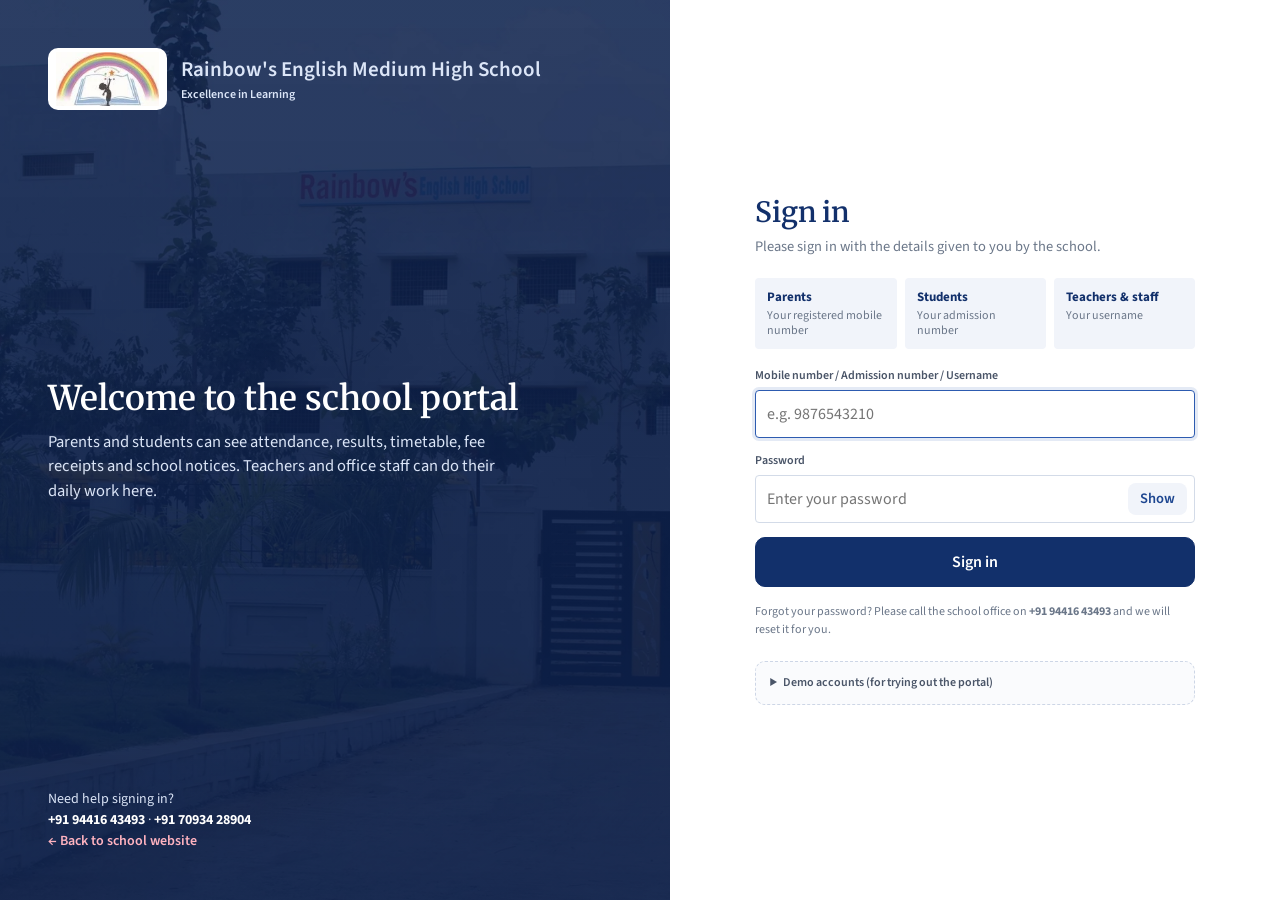
==== commit 55a59968: "Website redesigned like a real school site: navy/white, ticker, quick links, photo hero; portal them" ====
--- a/portal.html
+++ b/portal.html
@@ -6,7 +6,7 @@
 <title>School Portal · Rainbow's English Medium High School</title>
 <meta name="robots" content="noindex">
 <link rel="preconnect" href="https://fonts.googleapis.com"><link rel="preconnect" href="https://fonts.gstatic.com" crossorigin>
-<link href="https://fonts.googleapis.com/css2?family=Poppins:wght@500;600;700&family=Nunito+Sans:wght@400;600;700;800&display=swap" rel="stylesheet">
+<link href="https://fonts.googleapis.com/css2?family=Merriweather:wght@400;700&family=Source+Sans+3:wght@400;600;700&display=swap" rel="stylesheet">
 <link rel="stylesheet" href="css/app.css">
 <link rel="icon" href="images/logo.jpg">
 </head>
--- a/css/app.css
+++ b/css/app.css
@@ -415,3 +415,34 @@
   .login-top .logo-chip { box-shadow: 0 4px 12px rgba(20,41,94,.12); }
   .login-box { padding: 26px 18px 40px; margin: 0 auto; }
 }
+
+/* =====================================================================
+   FINAL THEME — restrained navy / white / crimson (matches the website)
+   ===================================================================== */
+:root { --font: 'Source Sans 3', 'Segoe UI', system-ui, sans-serif; --serif: 'Source Sans 3', 'Segoe UI', system-ui, sans-serif;
+  --navy-950: #0b1f4a; --navy-900: #12306b; --navy-800: #12306b; --navy-700: #1d4690; --navy-600: #2d5bb0; --navy-100: #e4eaf5; --navy-50: #f1f4fa; --gold: #c8102e;
+  --bg: #f3f5f8; --line: #dfe3ea; --line-2: #e8ebf1; --radius: 6px; --shadow: 0 1px 2px rgba(15, 30, 70, .06); }
+body { background: #f3f5f8; background-image: none; font-size: 14.5px; }
+h1, h2, h3, h4 { font-family: var(--font); }
+.sidebar { background: #12306b; } .nav a.active { background: rgba(255, 255, 255, .14); } .nav a.active::before { background: #ff8a9a; } .nav-label { color: #9db2dc; } .nav a .cnt { background: #c8102e; }
+.topbar { border-image: none; border-top: 0; border-bottom: 1px solid var(--line); box-shadow: none; height: 58px; }
+.card { border-radius: 6px; box-shadow: var(--shadow); border-color: var(--line); } .card-h { background: #f8f9fb; border-radius: 6px 6px 0 0; } .card-h h3 { font-size: 14px; color: #12306b; font-family: var(--font); }
+.btn { border-radius: 4px; } .btn.primary { background: #12306b; border-color: #12306b; } .btn.primary:hover { background: #0b1f4a; } .btn.gold { background: #c8102e; border-color: #c8102e; }
+.input, select.input, textarea.input { border-radius: 4px; } .filters { background: #f8f9fb; border-radius: 6px 6px 0 0; }
+.badge { border-radius: 3px; padding: 1px 8px; } .tbl th { background: #f1f4f9; color: #4b5b78; }
+.tabs button.on, .tabs .on { border-color: #c8102e; color: #12306b; } .pill-tabs { background: #e8ecf3; border-radius: 4px; } .pill-tabs button { border-radius: 3px; }
+.kpi { border-radius: 6px; border-top: 3px solid #12306b; } .grid > .kpi:nth-child(n) { --kc: #12306b; } .kpi .val { font-family: var(--font); font-weight: 700; color: #12306b; }
+.welcome { background: #fff; border: 1px solid var(--line); border-left: 4px solid #c8102e; border-radius: 6px; } .welcome h2 { color: #12306b; }
+.note-line { border-radius: 4px; border-left-color: #12306b; box-shadow: var(--shadow); }
+.tasks-line { border-radius: 6px; box-shadow: var(--shadow); } .tasks-line a { border-radius: 3px; background: #f1f4fa; } .tasks-line b { color: #c8102e; }
+.alert { border-radius: 4px; box-shadow: var(--shadow); }
+.qt { border-radius: 6px; box-shadow: var(--shadow); } .qt:hover { box-shadow: 0 4px 14px rgba(15, 30, 70, .1); } .quick-grid .qt:nth-child(n) { --qc: #12306b; } .qi { border-radius: 8px; background: #12306b !important; }
+.card.stat { border-top: 3px solid #12306b; } .grid > .card.stat:nth-child(n) { border-top-color: #12306b; }
+.child-pick { background: #fff; border: 1px solid var(--line); box-shadow: none; border-radius: 4px; } .modal { border-radius: 8px; }
+.page-head h1, .dash-head h1 { font-family: var(--font); color: #12306b; font-size: 22px; font-weight: 700; }
+.stat .big, .card-h h3, .kpi .val { font-family: var(--font); }
+/* sign in */
+.login-art { background: linear-gradient(rgba(11, 31, 74, .86), rgba(11, 31, 74, .92)), url(../images/bg_00.jpg) center/cover !important; color: #dbe5f7; }
+.login-art::before { display: none; } .login-art h1 { color: #fff !important; font-family: 'Merriweather', Georgia, serif; font-size: 34px; } .login-art p, .login-art div, .login-art a { color: #dbe5f7 !important; } .login-art b { color: #fff !important; } .login-art a[href="index.html"] { color: #ffb3c0 !important; }
+.login-box h2 { color: #12306b; font-family: 'Merriweather', Georgia, serif; font-size: 28px; } .how div { background: #f1f4fa; border-radius: 4px; } .btn.primary.lg { background: #12306b; box-shadow: none; }
+@media (max-width: 960px) { .login-top { background: #12306b; border-image: none; border-bottom: 4px solid #c8102e; } .login-top b { color: #fff; font-family: 'Merriweather', Georgia, serif; font-size: 16px; } .login-top span:not(.logo-chip) { color: #c7d3ea; } }
